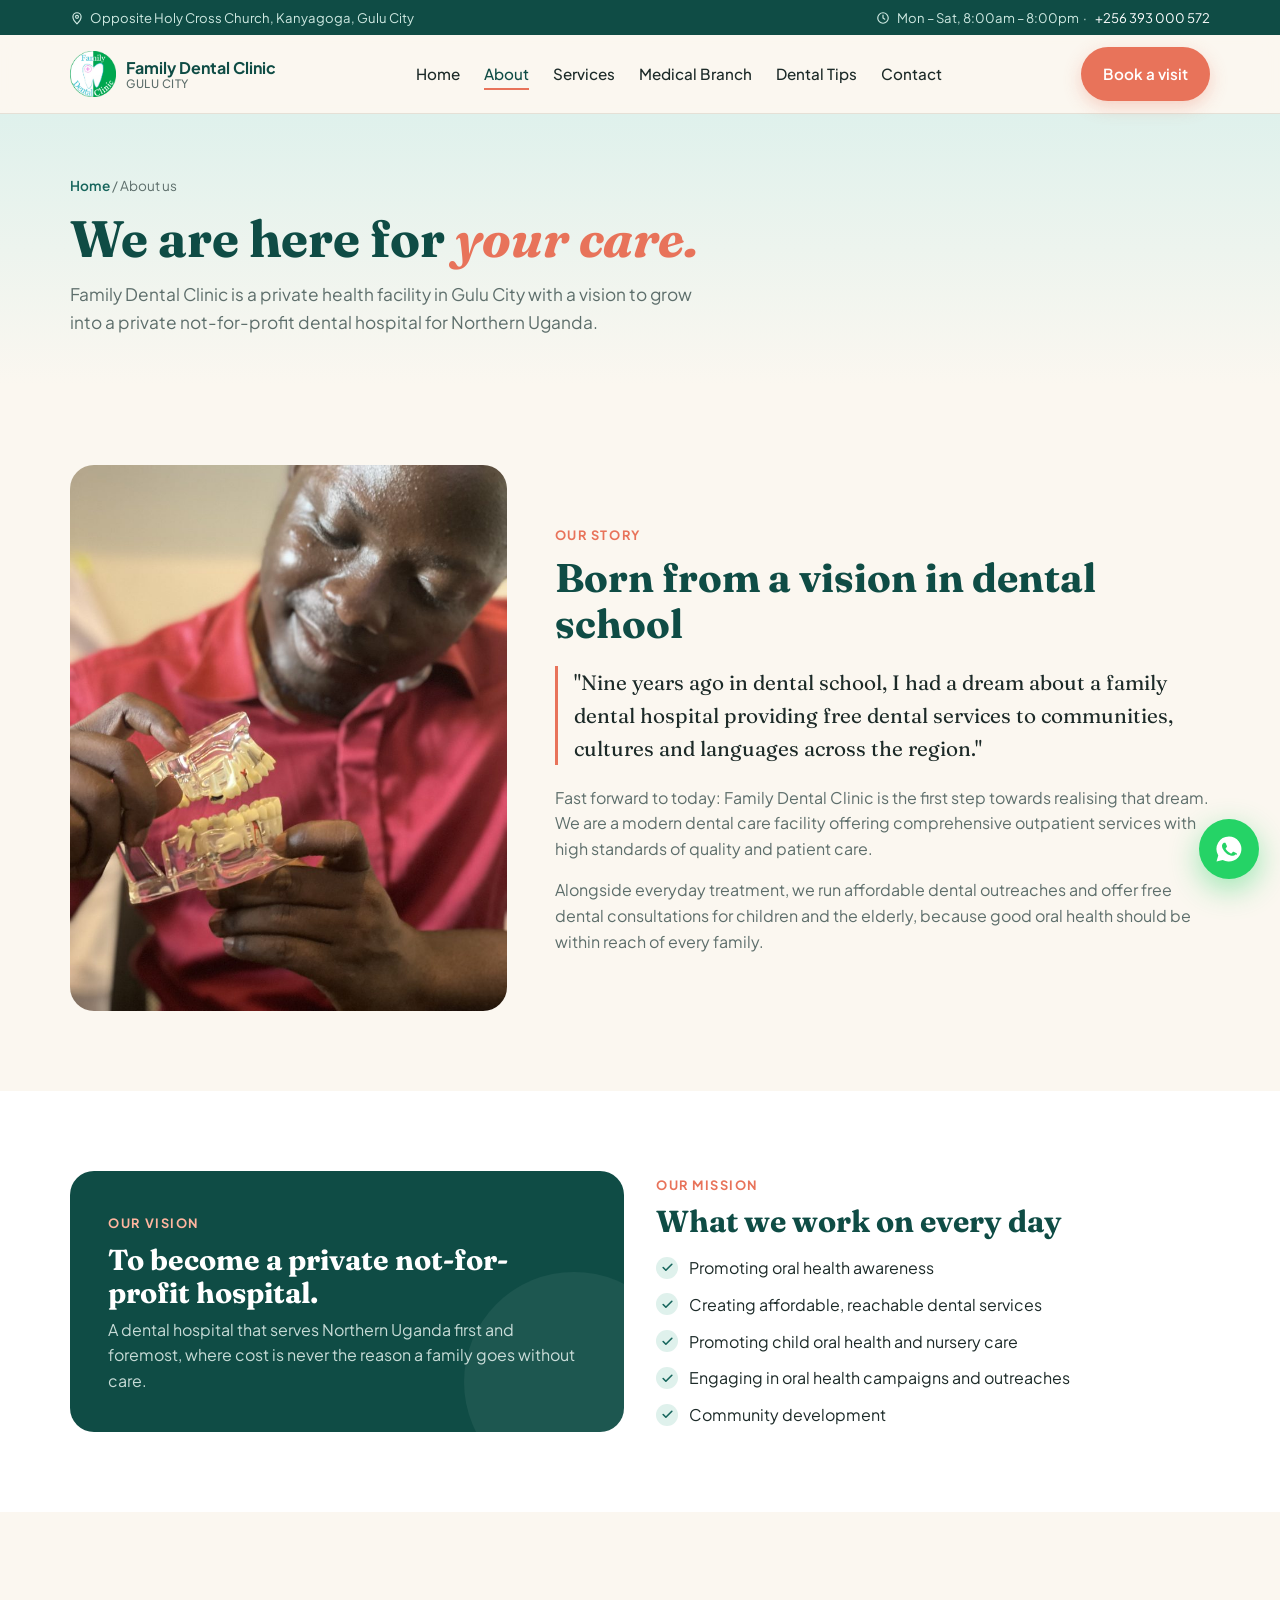
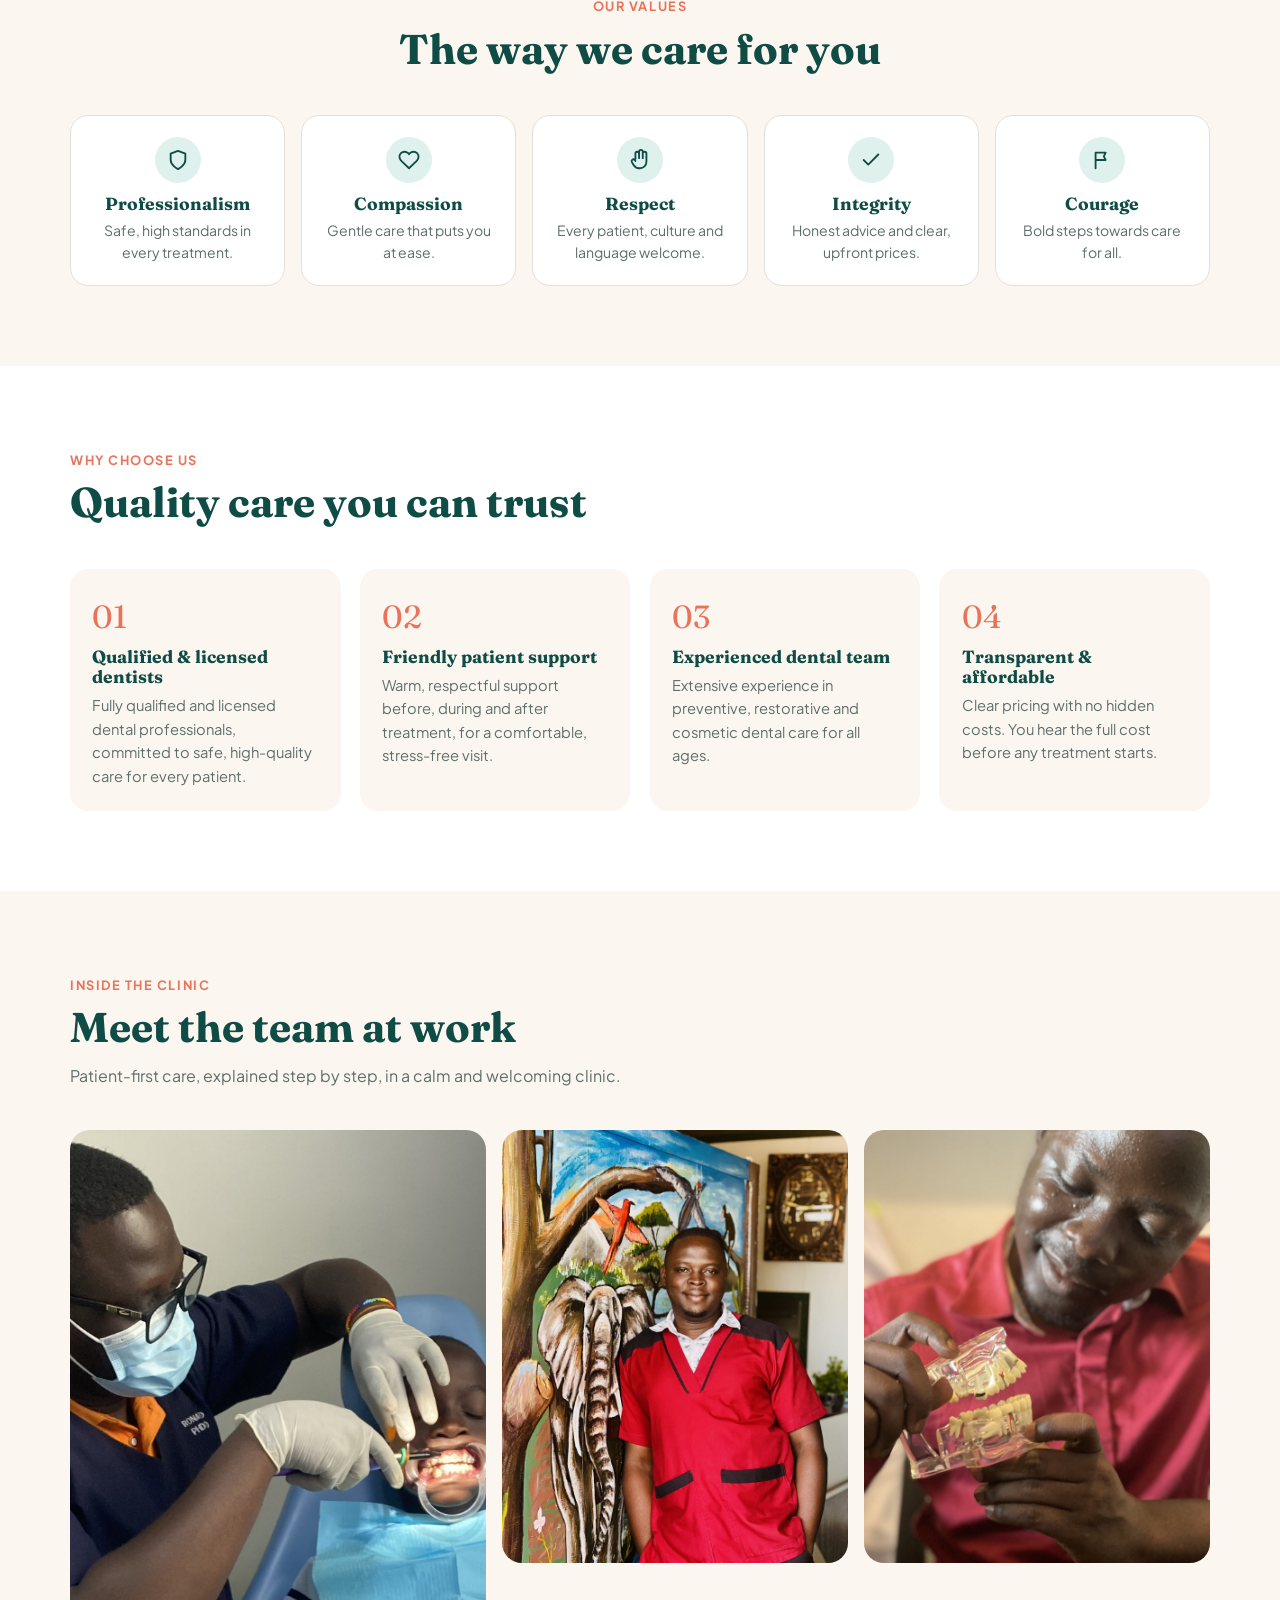
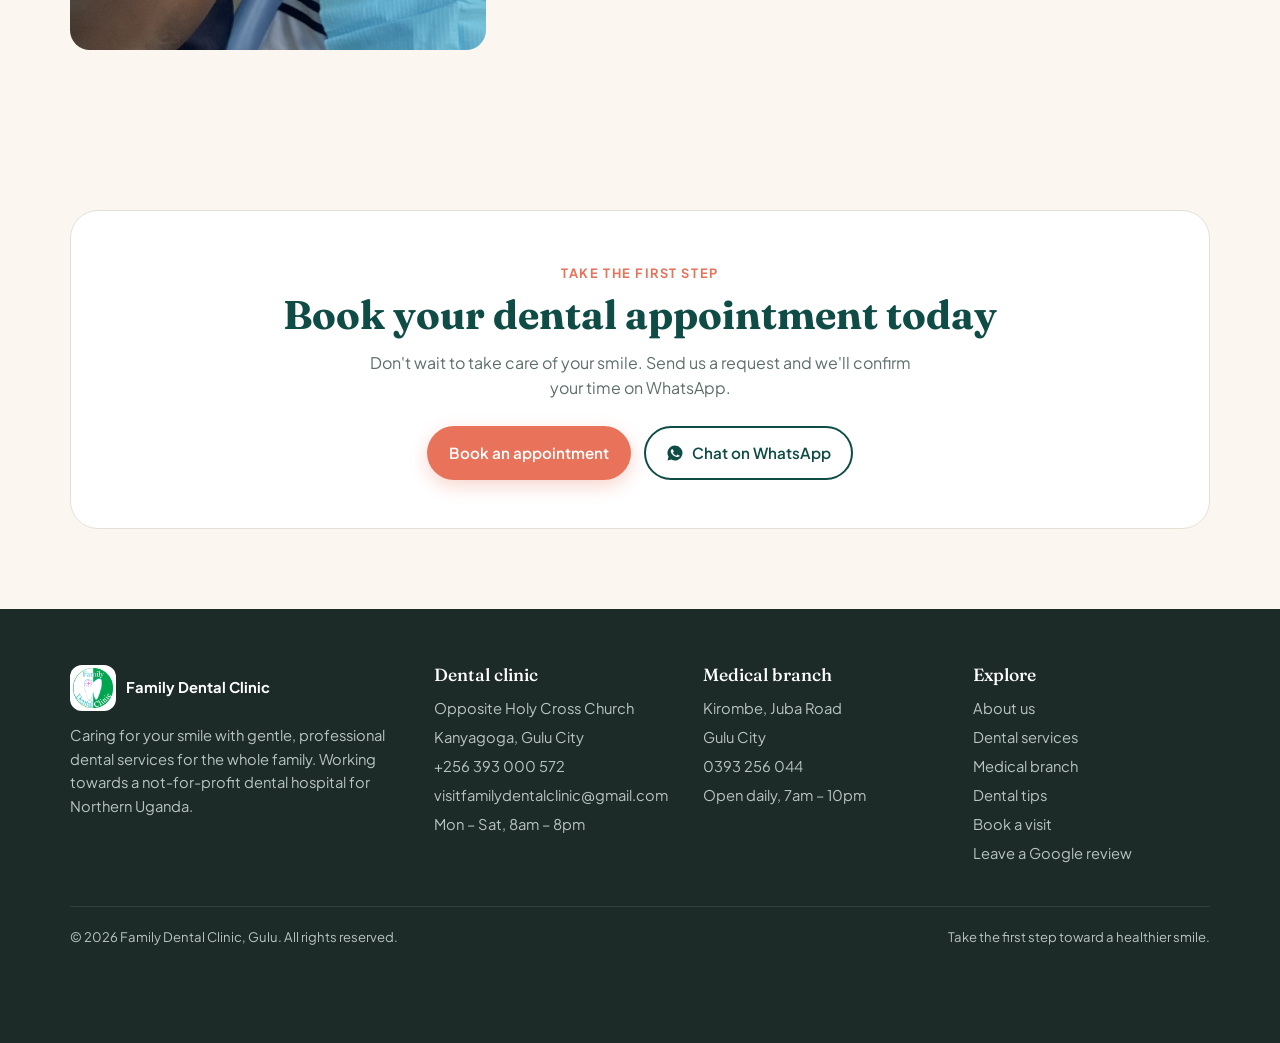
==== about.html @ 9f365013 "Build full Family Dental Clinic website Multi-page static site (home, about, services, medical branc" ====
<!DOCTYPE html>
<html lang="en">
<head>
<meta charset="UTF-8">
<meta name="viewport" content="width=device-width, initial-scale=1">
<title>About Us | Family Dental Clinic, Gulu</title>
<meta name="description" content="Family Dental Clinic was founded from a vision born in dental school: accessible, compassionate dental care for every family in Gulu. Our vision, mission and values.">
<meta property="og:title" content="About Us | Family Dental Clinic, Gulu">
<meta property="og:description" content="Family Dental Clinic was founded from a vision born in dental school: accessible, compassionate dental care for every family in Gulu. Our vision, mission and values.">
<meta property="og:image" content="assets/img/clinic-2.jpeg">
<meta name="theme-color" content="#0f4c45">
<link rel="icon" href="assets/img/logo.png">
<link rel="preconnect" href="https://fonts.googleapis.com">
<link rel="preconnect" href="https://fonts.gstatic.com" crossorigin>
<link href="https://fonts.googleapis.com/css2?family=Fraunces:ital,opsz,wght@0,9..144,500;0,9..144,700;1,9..144,500&family=Plus+Jakarta+Sans:wght@400;500;600;700&display=swap" rel="stylesheet">
<link rel="stylesheet" href="assets/css/style.css">
</head>
<body>
<a class="skip" href="#main">Skip to content</a>

<div class="topbar">
  <div class="wrap">
    <span><svg width="14" height="14" viewBox="0 0 24 24" fill="none" stroke="currentColor" stroke-width="2" stroke-linecap="round" stroke-linejoin="round" aria-hidden="true"><path d="M12 22s7-6.2 7-12a7 7 0 0 0-14 0c0 5.8 7 12 7 12z"/><circle cx="12" cy="10" r="2.5"/></svg> Opposite Holy Cross Church, Kanyagoga, Gulu City</span>
    <span class="hide-sm"><svg width="14" height="14" viewBox="0 0 24 24" fill="none" stroke="currentColor" stroke-width="2" stroke-linecap="round" stroke-linejoin="round" aria-hidden="true"><circle cx="12" cy="12" r="9"/><path d="M12 7v5l3 2"/></svg> Mon – Sat, 8:00am – 8:00pm &nbsp;·&nbsp; <a href="tel:+256393000572">+256 393 000 572</a></span>
  </div>
</div>

<header class="site">
  <div class="wrap nav">
    <a href="index.html" class="logo" aria-label="Family Dental Clinic home">
      <img src="assets/img/logo.png" alt="" width="46" height="46">
      <span>Family Dental Clinic<small>Gulu City</small></span>
    </a>
    <ul class="menu" id="menu">
      <li><a href="index.html">Home</a></li>
      <li><a href="about.html">About</a></li>
      <li><a href="services.html">Services</a></li>
      <li><a href="medical-branch.html">Medical Branch</a></li>
      <li><a href="blog.html">Dental Tips</a></li>
      <li><a href="contact.html">Contact</a></li>
    </ul>
    <a href="contact.html#book" class="btn btn-primary">Book a visit</a>
    <button class="burger" aria-label="Open menu" aria-expanded="false" aria-controls="menu" id="burger">
      <svg width="28" height="28" viewBox="0 0 24 24" fill="none" stroke="#0f4c45" stroke-width="2" stroke-linecap="round"><path d="M4 7h16M4 12h16M4 17h16"/></svg>
    </button>
  </div>
</header>

<main id="main">
  <section class="page-hero">
    <div class="wrap">
      <div class="crumbs"><a href="index.html">Home</a> / About us</div>
      <h1>We are here for <em>your care.</em></h1>
      <p>Family Dental Clinic is a private health facility in Gulu City with a vision to grow into a private not-for-profit dental hospital for Northern Uganda.</p>
    </div>
  </section>

  <section>
    <div class="wrap doc">
      <div class="photo reveal"><img src="assets/img/clinic-1.jpeg" alt="A dentist using a teeth model to explain treatment" width="768" height="1024"></div>
      <div class="reveal prose">
        <span class="kicker">Our story</span>
        <h2 style="font-size:clamp(1.9rem,3.5vw,2.5rem);margin:.5rem 0 1rem">Born from a vision in dental school</h2>
        <blockquote>"Nine years ago in dental school, I had a dream about a family dental hospital providing free dental services to communities, cultures and languages across the region."</blockquote>
        <p>Fast forward to today: Family Dental Clinic is the first step towards realising that dream. We are a modern dental care facility offering comprehensive outpatient services with high standards of quality and patient care.</p>
        <p>Alongside everyday treatment, we run affordable dental outreaches and offer free dental consultations for children and the elderly, because good oral health should be within reach of every family.</p>
      </div>
    </div>
  </section>

  <section class="why">
    <div class="wrap" style="display:grid;grid-template-columns:1fr 1fr;gap:2rem;align-items:stretch" id="mv">
      <div class="vision reveal">
        <span class="kicker">Our vision</span>
        <h3>To become a private not-for-profit hospital.</h3>
        <p style="opacity:.85">A dental hospital that serves Northern Uganda first and foremost, where cost is never the reason a family goes without care.</p>
      </div>
      <div class="reveal">
        <span class="kicker">Our mission</span>
        <h2 style="font-size:1.9rem;margin:.5rem 0 .4rem">What we work on every day</h2>
        <ul class="checks">
          <li>Promoting oral health awareness</li>
          <li>Creating affordable, reachable dental services</li>
          <li>Promoting child oral health and nursery care</li>
          <li>Engaging in oral health campaigns and outreaches</li>
          <li>Community development</li>
        </ul>
      </div>
    </div>
  </section>

  <section>
    <div class="wrap">
      <div class="head center">
        <span class="kicker">Our values</span>
        <h2>The way we care for you</h2>
      </div>
      <div class="values">
        <div class="value reveal"><div class="ic"><svg width="22" height="22" viewBox="0 0 24 24" fill="none" stroke="currentColor" stroke-width="2" stroke-linecap="round" stroke-linejoin="round" aria-hidden="true"><path d="M12 22s8-4 8-10V5l-8-3-8 3v7c0 6 8 10 8 10z"/></svg></div><h3>Professionalism</h3><p>Safe, high standards in every treatment.</p></div>
        <div class="value reveal"><div class="ic"><svg width="22" height="22" viewBox="0 0 24 24" fill="none" stroke="currentColor" stroke-width="2" stroke-linecap="round" stroke-linejoin="round" aria-hidden="true"><path d="M20.8 4.6a5.5 5.5 0 0 0-7.8 0L12 5.7l-1-1.1a5.5 5.5 0 0 0-7.8 7.8l1 1.1L12 21l7.8-7.5 1-1.1a5.5 5.5 0 0 0 0-7.8z"/></svg></div><h3>Compassion</h3><p>Gentle care that puts you at ease.</p></div>
        <div class="value reveal"><div class="ic"><svg width="22" height="22" viewBox="0 0 24 24" fill="none" stroke="currentColor" stroke-width="2" stroke-linecap="round" stroke-linejoin="round" aria-hidden="true"><path d="M7 11V5a2 2 0 0 1 4 0v5M11 10V3a2 2 0 0 1 4 0v7M15 10V5a2 2 0 0 1 4 0v9a7 7 0 0 1-7 7h-1a7 7 0 0 1-6-3.5L3 14a2 2 0 0 1 3.4-2L7 13"/></svg></div><h3>Respect</h3><p>Every patient, culture and language welcome.</p></div>
        <div class="value reveal"><div class="ic"><svg width="22" height="22" viewBox="0 0 24 24" fill="none" stroke="currentColor" stroke-width="2" stroke-linecap="round" stroke-linejoin="round" aria-hidden="true"><path d="M20 6 9 17l-5-5"/></svg></div><h3>Integrity</h3><p>Honest advice and clear, upfront prices.</p></div>
        <div class="value reveal"><div class="ic"><svg width="22" height="22" viewBox="0 0 24 24" fill="none" stroke="currentColor" stroke-width="2" stroke-linecap="round" stroke-linejoin="round" aria-hidden="true"><path d="M5 21V4M5 4h11l-2 4 2 4H5"/></svg></div><h3>Courage</h3><p>Bold steps towards care for all.</p></div>
      </div>
    </div>
  </section>

  <section class="why">
    <div class="wrap">
      <div class="head">
        <span class="kicker">Why choose us</span>
        <h2>Quality care you can trust</h2>
      </div>
      <div class="why-grid">
        <div class="why-item reveal"><div class="n">01</div><h3>Qualified & licensed dentists</h3><p>Fully qualified and licensed dental professionals, committed to safe, high-quality care for every patient.</p></div>
        <div class="why-item reveal"><div class="n">02</div><h3>Friendly patient support</h3><p>Warm, respectful support before, during and after treatment, for a comfortable, stress-free visit.</p></div>
        <div class="why-item reveal"><div class="n">03</div><h3>Experienced dental team</h3><p>Extensive experience in preventive, restorative and cosmetic dental care for all ages.</p></div>
        <div class="why-item reveal"><div class="n">04</div><h3>Transparent & affordable</h3><p>Clear pricing with no hidden costs. You hear the full cost before any treatment starts.</p></div>
      </div>
    </div>
  </section>

  <section>
    <div class="wrap">
      <div class="head">
        <span class="kicker">Inside the clinic</span>
        <h2>Meet the team at work</h2>
        <p>Patient-first care, explained step by step, in a calm and welcoming clinic.</p>
      </div>
      <div class="gallery">
        <figure class="reveal"><img src="assets/img/clinic-2.jpeg" alt="Doc Ronald adjusting a young patient's braces" loading="lazy" style="object-position:72% center"></figure>
        <figure class="reveal"><img src="assets/img/clinic-3.jpeg" alt="Team member at the clinic" loading="lazy"></figure>
        <figure class="reveal"><img src="assets/img/clinic-1.jpeg" alt="Explaining treatment with a teeth model" loading="lazy"></figure>
      </div>
    </div>
  </section>

  <section>
    <div class="wrap">
      <div class="cta reveal">
        <span class="kicker">Take the first step</span>
        <h2>Book your dental appointment today</h2>
        <p>Don't wait to take care of your smile. Send us a request and we'll confirm your time on WhatsApp.</p>
        <div class="btns">
          <a href="contact.html#book" class="btn btn-primary">Book an appointment</a>
          <a href="https://wa.me/256775412434" class="btn btn-ghost" target="_blank" rel="noopener"><svg width="18" height="18" viewBox="0 0 24 24" fill="currentColor" aria-hidden="true"><path d="M12 2a10 10 0 0 0-8.6 15.1L2 22l5-1.3A10 10 0 1 0 12 2zm5.3 14.2c-.2.6-1.3 1.2-1.8 1.2-.5.1-1 .2-3.3-.7-2.8-1.1-4.6-4-4.7-4.2-.1-.2-1.1-1.5-1.1-2.9s.7-2 1-2.3c.3-.3.6-.3.8-.3h.6c.2 0 .4 0 .6.5l.9 2.1c.1.2.1.4 0 .6l-.4.6-.4.5c-.1.1-.3.3-.1.6.2.3.8 1.3 1.7 2.1 1.2 1 2.1 1.3 2.4 1.5.3.1.5.1.6-.1l.9-1.1c.2-.3.4-.2.7-.1l2 1c.3.1.5.2.5.3.1.2.1.7-.1 1.3z"/></svg> Chat on WhatsApp</a>
        </div>
      </div>
    </div>
  </section>

</main>

<footer>
  <div class="wrap">
    <div class="foot">
      <div>
        <a href="index.html" class="logo"><img src="assets/img/logo.png" alt="" width="46" height="46"><span>Family Dental Clinic</span></a>
        <p>Caring for your smile with gentle, professional dental services for the whole family. Working towards a not-for-profit dental hospital for Northern Uganda.</p>
      </div>
      <div>
        <h4>Dental clinic</h4>
        <ul>
          <li>Opposite Holy Cross Church</li>
          <li>Kanyagoga, Gulu City</li>
          <li><a href="tel:+256393000572">+256 393 000 572</a></li>
          <li><a href="mailto:visitfamilydentalclinic@gmail.com">visitfamilydentalclinic@gmail.com</a></li>
          <li>Mon – Sat, 8am – 8pm</li>
        </ul>
      </div>
      <div>
        <h4>Medical branch</h4>
        <ul>
          <li>Kirombe, Juba Road</li>
          <li>Gulu City</li>
          <li><a href="tel:+256393256044">0393 256 044</a></li>
          <li>Open daily, 7am – 10pm</li>
        </ul>
      </div>
      <div>
        <h4>Explore</h4>
        <ul>
          <li><a href="about.html">About us</a></li>
          <li><a href="services.html">Dental services</a></li>
          <li><a href="medical-branch.html">Medical branch</a></li>
          <li><a href="blog.html">Dental tips</a></li>
          <li><a href="contact.html#book">Book a visit</a></li>
          <li><a href="https://search.google.com/local/writereview?placeid=ChIJK2ocfPencRcReLT901jJNcc" target="_blank" rel="noopener">Leave a Google review</a></li>
        </ul>
      </div>
    </div>
    <div class="copy"><span>© <span data-year>2026</span> Family Dental Clinic, Gulu. All rights reserved.</span><span>Take the first step toward a healthier smile.</span></div>
  </div>
</footer>

<a class="wa-float" href="https://wa.me/256775412434" target="_blank" rel="noopener" aria-label="Chat on WhatsApp"><svg width="30" height="30" viewBox="0 0 24 24" fill="currentColor" aria-hidden="true"><path d="M12 2a10 10 0 0 0-8.6 15.1L2 22l5-1.3A10 10 0 1 0 12 2zm5.3 14.2c-.2.6-1.3 1.2-1.8 1.2-.5.1-1 .2-3.3-.7-2.8-1.1-4.6-4-4.7-4.2-.1-.2-1.1-1.5-1.1-2.9s.7-2 1-2.3c.3-.3.6-.3.8-.3h.6c.2 0 .4 0 .6.5l.9 2.1c.1.2.1.4 0 .6l-.4.6-.4.5c-.1.1-.3.3-.1.6.2.3.8 1.3 1.7 2.1 1.2 1 2.1 1.3 2.4 1.5.3.1.5.1.6-.1l.9-1.1c.2-.3.4-.2.7-.1l2 1c.3.1.5.2.5.3.1.2.1.7-.1 1.3z"/></svg></a>

<div class="actionbar">
  <a class="btn btn-dark" href="tel:+256393000572">Call</a>
  <a class="btn wa" href="https://wa.me/256775412434" target="_blank" rel="noopener">WhatsApp</a>
  <a class="btn btn-primary" href="contact.html#book">Book</a>
</div>

<script src="assets/js/main.js"></script>
</body>
</html>
---- assets/css/style.css ----
/* Family Dental Clinic, Gulu — shared stylesheet */
:root{
  --green:#0f4c45; --green-2:#16655c; --mint:#dff1ec; --cream:#fbf7f0;
  --coral:#e8735a; --ink:#1c2a28; --muted:#5d6e6b; --line:#e5e0d6; --white:#fff;
  --radius:18px;
}
*{box-sizing:border-box;margin:0;padding:0}
html{scroll-behavior:smooth}
body{font-family:"Plus Jakarta Sans",system-ui,sans-serif;color:var(--ink);background:var(--cream);line-height:1.6;-webkit-font-smoothing:antialiased}
h1,h2,h3,h4{font-family:"Fraunces",Georgia,serif;line-height:1.15;color:var(--green)}
a{color:inherit}
img{max-width:100%;display:block}
.wrap{width:min(1140px,92%);margin-inline:auto}
.skip{position:absolute;left:-999px;top:0;background:var(--green);color:#fff;padding:.6rem 1rem;z-index:100}
.skip:focus{left:1rem}

/* top info strip */
.topbar{background:var(--green);color:#cfe9e2;font-size:.82rem}
.topbar .wrap{display:flex;justify-content:space-between;gap:1rem;flex-wrap:wrap;padding:.45rem 0}
.topbar a{text-decoration:none;color:#fff}
.topbar span{display:inline-flex;align-items:center;gap:.4rem}

/* header */
header.site{position:sticky;top:0;z-index:40;background:rgba(251,247,240,.94);backdrop-filter:blur(10px);border-bottom:1px solid var(--line)}
.nav{display:flex;align-items:center;justify-content:space-between;padding:.75rem 0;gap:1rem;position:relative}
.logo{display:flex;align-items:center;gap:.65rem;text-decoration:none;font-weight:700;color:var(--green);line-height:1.2}
.logo img{width:46px;height:46px;object-fit:contain}
.logo small{display:block;font-weight:500;color:var(--muted);font-size:.72rem;letter-spacing:.04em;text-transform:uppercase}
.menu{display:flex;gap:1.5rem;list-style:none;font-weight:500;font-size:.95rem}
.menu a{text-decoration:none;color:var(--ink);padding:.3rem 0;border-bottom:2px solid transparent}
.menu a:hover{color:var(--green-2)}
.menu a[aria-current="page"]{color:var(--green);border-bottom-color:var(--coral)}
.btn{display:inline-flex;align-items:center;gap:.5rem;padding:.8rem 1.25rem;border-radius:999px;font-weight:600;text-decoration:none;border:2px solid transparent;cursor:pointer;font-size:.95rem;font-family:inherit;transition:transform .15s,box-shadow .15s}
.btn:hover{transform:translateY(-1px)}
.btn-primary{background:var(--coral);color:#fff;box-shadow:0 6px 18px rgba(232,115,90,.3)}
.btn-dark{background:var(--green);color:#fff}
.btn-ghost{border-color:var(--green);color:var(--green);background:transparent}
.btn-light{background:#fff;color:var(--green)}
.burger{display:none;background:none;border:0;cursor:pointer}

/* hero */
.hero{padding:4.5rem 0 3.5rem;position:relative;overflow:hidden}
.hero-grid{display:grid;grid-template-columns:1.1fr .9fr;gap:3rem;align-items:center}
.eyebrow{display:inline-flex;align-items:center;gap:.5rem;background:var(--mint);color:var(--green);font-weight:600;font-size:.82rem;padding:.4rem .85rem;border-radius:999px}
.eyebrow::before{content:"";width:8px;height:8px;border-radius:50%;background:#2bb28f}
.hero h1{font-size:clamp(2.3rem,5vw,3.7rem);margin:1.1rem 0 1rem}
.hero h1 em,.page-hero h1 em{font-style:italic;color:var(--coral)}
.hero p.lead{font-size:1.1rem;color:var(--muted);max-width:34rem}
.hero-ctas{display:flex;flex-wrap:wrap;gap:.8rem;margin:1.8rem 0 1.6rem}
.trust{display:flex;flex-wrap:wrap;gap:1.4rem;font-size:.9rem;color:var(--muted)}
.trust span{display:flex;align-items:center;gap:.4rem}
.trust svg{color:var(--green-2)}
.hero-card{position:relative}
.photo{border-radius:28px;background:linear-gradient(145deg,var(--green) 0%,var(--green-2) 60%,#2b8a7c 100%);aspect-ratio:4/5;position:relative;overflow:hidden}
.photo img{width:100%;height:100%;object-fit:cover}
.float{position:absolute;background:#fff;border-radius:16px;padding:.9rem 1.1rem;box-shadow:0 14px 40px rgba(15,76,69,.15);font-size:.88rem}
.float b{display:block;color:var(--green);font-size:1rem}
.f1{left:-1.5rem;bottom:2.5rem}
.f2{right:-1rem;top:2rem}

/* inner page hero */
.page-hero{padding:3.8rem 0 3rem;background:linear-gradient(180deg,var(--mint) 0%,var(--cream) 100%)}
.page-hero h1{font-size:clamp(2.1rem,4.5vw,3.2rem);margin:.8rem 0 .8rem;max-width:44rem}
.page-hero p{color:var(--muted);font-size:1.08rem;max-width:40rem}
.crumbs{font-size:.85rem;color:var(--muted)}
.crumbs a{text-decoration:none;color:var(--green-2);font-weight:600}

/* band */
.band{background:var(--green);color:#e7f4f0;border-radius:var(--radius);padding:1.6rem 2rem;display:flex;align-items:center;justify-content:space-between;gap:1.5rem;flex-wrap:wrap}
.band h3{color:#fff;font-size:1.45rem}
.band p{opacity:.85}

section{padding:5rem 0}
.head{max-width:40rem;margin-bottom:2.6rem}
.head.center{margin-inline:auto;text-align:center}
.head h2{font-size:clamp(1.9rem,3.5vw,2.6rem);margin:.5rem 0 .7rem}
.head p{color:var(--muted)}
.kicker{font-size:.8rem;font-weight:700;letter-spacing:.12em;text-transform:uppercase;color:var(--coral)}
.section-foot{margin-top:2.2rem;display:flex;justify-content:center}

/* services */
.services{display:grid;grid-template-columns:repeat(3,1fr);gap:1.2rem}
.svc{background:#fff;border:1px solid var(--line);border-radius:var(--radius);padding:1.6rem;display:flex;flex-direction:column;gap:.7rem;transition:border-color .2s,transform .2s}
.svc:hover{border-color:var(--green-2);transform:translateY(-3px)}
.svc .ic{width:48px;height:48px;border-radius:14px;background:var(--mint);display:grid;place-items:center;color:var(--green)}
.svc h3{font-size:1.25rem}
.svc p{color:var(--muted);font-size:.94rem;flex:1}
.svc .meta{display:flex;justify-content:space-between;align-items:center;font-size:.85rem;border-top:1px dashed var(--line);padding-top:.8rem;color:var(--muted)}
.svc .meta a{color:var(--green);font-weight:600;text-decoration:none}
.svc-img{margin:-1.6rem -1.6rem .4rem;aspect-ratio:16/10;overflow:hidden;border-radius:var(--radius) var(--radius) 0 0;background:var(--mint)}
.svc-img img{width:100%;height:100%;object-fit:cover}

/* service category groups */
.cat{margin-bottom:3.5rem}
.cat:last-child{margin-bottom:0}
.cat-head{display:flex;align-items:baseline;gap:1rem;border-bottom:1px solid var(--line);padding-bottom:.8rem;margin-bottom:1.4rem;flex-wrap:wrap}
.cat-head h2{font-size:1.7rem}
.cat-head p{color:var(--muted);font-size:.95rem}

/* why */
.why{background:#fff}
.why-grid{display:grid;grid-template-columns:repeat(4,1fr);gap:1.2rem}
.why-item{padding:1.4rem;border-radius:var(--radius);background:var(--cream)}
.why-item .n{font-family:"Fraunces",serif;font-size:2rem;color:var(--coral)}
.why-item h3{font-size:1.1rem;margin:.3rem 0 .4rem}
.why-item p{color:var(--muted);font-size:.92rem}

/* split (image + text) */
.doc{display:grid;grid-template-columns:.8fr 1.2fr;gap:3rem;align-items:center}
.doc.rev-order{grid-template-columns:1.2fr .8fr}
.doc .photo{aspect-ratio:4/5;border-radius:24px}
.creds{display:flex;flex-wrap:wrap;gap:.5rem;margin:1.2rem 0}
.creds span{background:var(--mint);color:var(--green);padding:.35rem .8rem;border-radius:999px;font-size:.83rem;font-weight:600}
blockquote{font-family:"Fraunces",serif;font-size:1.3rem;color:var(--ink);border-left:3px solid var(--coral);padding-left:1rem;margin:1.2rem 0}
.prose p{color:var(--muted);margin-bottom:1rem}
.prose p:last-child{margin-bottom:0}

/* checklist */
.checks{list-style:none;display:grid;gap:.7rem;margin-top:1rem}
.checks li{display:flex;gap:.7rem;align-items:flex-start}
.checks li::before{content:"";flex:none;width:22px;height:22px;margin-top:.1rem;border-radius:50%;background:var(--mint) url("data:image/svg+xml,%3Csvg xmlns='http://www.w3.org/2000/svg' viewBox='0 0 24 24' fill='none' stroke='%2316655c' stroke-width='3' stroke-linecap='round' stroke-linejoin='round'%3E%3Cpath d='M20 6 9 17l-5-5'/%3E%3C/svg%3E") center/13px no-repeat}

/* values chips */
.values{display:grid;grid-template-columns:repeat(5,1fr);gap:1rem}
.value{background:#fff;border:1px solid var(--line);border-radius:var(--radius);padding:1.3rem;text-align:center}
.value .ic{width:46px;height:46px;border-radius:50%;background:var(--mint);color:var(--green);display:grid;place-items:center;margin:0 auto .7rem}
.value h3{font-size:1.1rem;margin-bottom:.3rem}
.value p{color:var(--muted);font-size:.88rem}

/* vision card */
.vision{background:var(--green);color:#e7f4f0;border-radius:24px;padding:2.4rem;position:relative;overflow:hidden}
.vision::after{content:"";position:absolute;right:-60px;bottom:-60px;width:220px;height:220px;border-radius:50%;background:rgba(255,255,255,.06)}
.vision h3{color:#fff;font-size:1.8rem;margin:.5rem 0}
.vision .kicker{color:#ffb59f}

/* reviews */
.reviews{display:grid;grid-template-columns:repeat(3,1fr);gap:1.2rem}
.rev{background:#fff;border:1px solid var(--line);border-radius:var(--radius);padding:1.5rem;display:flex;flex-direction:column}
.stars{color:#f0a531;letter-spacing:.1em}
.stars .off{color:#e2ddd3}
.rev p{margin:.7rem 0 1rem;color:var(--muted);font-style:italic;flex:1}
.rev .who{font-weight:600;font-size:.9rem;display:flex;align-items:center;gap:.6rem}
.rev .who i{font-style:normal;width:34px;height:34px;border-radius:50%;background:var(--mint);color:var(--green);display:grid;place-items:center;font-size:.85rem}
.rev .who small{display:block;font-weight:500;color:var(--muted);font-size:.78rem}
.rating{display:inline-flex;align-items:center;gap:.8rem;background:#fff;border:1px solid var(--line);border-radius:999px;padding:.5rem 1rem;font-size:.9rem;margin-top:.6rem}
.rating b{color:var(--green)}

/* news */
.news{display:grid;grid-template-columns:repeat(3,1fr);gap:1.2rem}
.post{background:#fff;border:1px solid var(--line);border-radius:var(--radius);overflow:hidden;display:flex;flex-direction:column;text-decoration:none;transition:transform .2s,border-color .2s}
.post:hover{transform:translateY(-3px);border-color:var(--green-2)}
.post .thumb{aspect-ratio:16/10;background:var(--mint);overflow:hidden}
.post .thumb img{width:100%;height:100%;object-fit:cover}
.post .body{padding:1.3rem;display:flex;flex-direction:column;gap:.5rem;flex:1}
.post time{font-size:.8rem;color:var(--coral);font-weight:600;text-transform:uppercase;letter-spacing:.08em}
.post h3{font-size:1.2rem}
.post p{color:var(--muted);font-size:.92rem;flex:1}
.post .more{color:var(--green);font-weight:600;font-size:.9rem}

/* article */
.article{max-width:760px;margin-inline:auto}
.article h2{font-size:1.6rem;margin:2rem 0 .7rem}
.article p,.article li{color:var(--muted)}
.article p{margin-bottom:1rem}
.article ul,.article ol{padding-left:1.3rem;display:grid;gap:.4rem;margin-bottom:1rem}
.article .cover{border-radius:22px;overflow:hidden;aspect-ratio:16/9;margin-bottom:2rem;background:var(--mint)}
.article .cover img{width:100%;height:100%;object-fit:cover}
.callout{background:var(--mint);border-radius:16px;padding:1.2rem 1.4rem;color:var(--green);margin:1.5rem 0}

/* branches */
.branches{display:grid;grid-template-columns:1fr 1fr;gap:1.2rem}
.branch{background:#fff;border:1px solid var(--line);border-radius:22px;padding:1.8rem}
.branch .tag{display:inline-block;background:var(--mint);color:var(--green);font-weight:600;font-size:.78rem;padding:.3rem .7rem;border-radius:999px;margin-bottom:.7rem}
.branch h3{font-size:1.45rem;margin-bottom:1rem}
.branch .info div{color:var(--ink)}
.branch .info svg{color:var(--green-2)}
.branch .info b{color:var(--green)}
.branch .btns{display:flex;gap:.6rem;flex-wrap:wrap;margin-top:1.3rem}

/* booking */
.book{background:var(--green);color:#e7f4f0}
.book-grid{display:grid;grid-template-columns:1fr 1fr;gap:3rem;align-items:start}
.book h2{color:#fff}
.book .head p{color:#bfe0d8}
.info{display:grid;gap:1rem;margin-top:1.5rem}
.info > div{display:flex;gap:.9rem;align-items:flex-start}
.info svg{flex:none;margin-top:.2rem;color:#9fd9c9}
.info b{color:#fff;display:block}
.info a{text-decoration:none}
.info a:hover{text-decoration:underline}
.hours{width:100%;border-collapse:collapse;margin-top:.4rem;font-size:.92rem}
.hours td{padding:.3rem 0;border-bottom:1px solid rgba(255,255,255,.12)}
.hours td:last-child{text-align:right}
.branch .hours td{border-bottom-color:var(--line)}
form.card{background:#fff;color:var(--ink);border-radius:22px;padding:1.8rem;display:grid;gap:1rem;box-shadow:0 20px 60px rgba(0,0,0,.2)}
form.card h3{font-size:1.4rem}
label{font-size:.85rem;font-weight:600;display:grid;gap:.35rem}
input,select,textarea{font:inherit;padding:.75rem .9rem;border:1.5px solid var(--line);border-radius:12px;background:var(--cream);color:var(--ink);width:100%}
input:focus,select:focus,textarea:focus{outline:none;border-color:var(--green-2)}
.row{display:grid;grid-template-columns:1fr 1fr;gap:1rem}
form .note{font-size:.8rem;color:var(--muted)}
.map{margin-top:1.4rem;border-radius:16px;overflow:hidden;aspect-ratio:16/10;border:0;width:100%;background:rgba(255,255,255,.08)}
.map iframe{width:100%;height:100%;border:0;display:block}

/* faq */
details{background:#fff;border:1px solid var(--line);border-radius:14px;padding:1.1rem 1.3rem;margin-bottom:.8rem}
summary{font-weight:600;cursor:pointer;list-style:none;display:flex;justify-content:space-between;gap:1rem}
summary::-webkit-details-marker{display:none}
summary::after{content:"+";color:var(--coral);font-size:1.3rem;line-height:1}
details[open] summary::after{content:"–"}
details p{color:var(--muted);margin-top:.6rem}

/* gallery strip */
.gallery{display:grid;grid-template-columns:1.2fr 1fr 1fr;gap:1rem}
.gallery figure{border-radius:20px;overflow:hidden;aspect-ratio:4/5;background:var(--mint)}
.gallery figure img{width:100%;height:100%;object-fit:cover}

/* cta */
.cta{background:#fff;border:1px solid var(--line);border-radius:28px;padding:3rem;text-align:center}
.cta h2{font-size:clamp(1.8rem,3.5vw,2.5rem);margin:.5rem 0 .7rem}
.cta p{color:var(--muted);max-width:36rem;margin:0 auto 1.6rem}
.cta .btns{display:flex;gap:.8rem;justify-content:center;flex-wrap:wrap}

footer{background:var(--ink);color:#b9c4c1;padding:3.5rem 0 6rem;font-size:.92rem}
.foot{display:grid;grid-template-columns:1.4fr 1fr 1fr 1fr;gap:2rem}
.foot .logo{color:#fff;margin-bottom:.8rem}
.foot .logo img{background:#fff;border-radius:12px;padding:3px}
footer h4{color:#fff;margin-bottom:.7rem;font-weight:500;font-size:1.1rem}
footer ul{list-style:none;display:grid;gap:.35rem}
footer a{text-decoration:none}
footer a:hover{color:#fff}
.copy{border-top:1px solid rgba(255,255,255,.1);margin-top:2.5rem;padding-top:1.2rem;font-size:.82rem;display:flex;justify-content:space-between;flex-wrap:wrap;gap:.5rem}

/* sticky mobile action bar */
.actionbar{position:fixed;left:0;right:0;bottom:0;z-index:50;display:none;gap:.5rem;padding:.6rem;background:#fff;border-top:1px solid var(--line);box-shadow:0 -6px 20px rgba(0,0,0,.06)}
.actionbar a{flex:1;justify-content:center;padding:.85rem .5rem;font-size:.9rem}
.wa{background:#25d366;color:#fff}
.wa-float{position:fixed;right:1.3rem;bottom:1.3rem;z-index:50;width:60px;height:60px;border-radius:50%;background:#25d366;display:grid;place-items:center;box-shadow:0 10px 30px rgba(37,211,102,.45);color:#fff}

/* reveal on scroll */
.reveal{opacity:0;transform:translateY(16px);transition:opacity .6s ease,transform .6s ease}
.reveal.in{opacity:1;transform:none}
@media (prefers-reduced-motion:reduce){.reveal{opacity:1;transform:none;transition:none}html{scroll-behavior:auto}}

@media (max-width:1000px){
  .values{grid-template-columns:repeat(3,1fr)}
  .foot{grid-template-columns:1fr 1fr}
}
@media (max-width:900px){
  .menu,.nav > .btn-primary{display:none}
  .burger{display:block}
  .menu.open{display:flex;flex-direction:column;gap:.9rem;position:absolute;top:100%;left:-4%;right:-4%;background:var(--cream);padding:1.2rem 4%;border-bottom:1px solid var(--line);box-shadow:0 12px 24px rgba(0,0,0,.06)}
  .topbar .hide-sm{display:none}
  .hero{padding-top:2.5rem}
  .hero-grid,.doc,.doc.rev-order,.book-grid,.branches{grid-template-columns:1fr}
  .hero-card{max-width:420px}
  .doc .photo{max-width:420px}
  .services,.reviews,.news{grid-template-columns:1fr}
  .why-grid{grid-template-columns:1fr 1fr}
  .gallery{grid-template-columns:1fr 1fr}
  .gallery figure:first-child{grid-column:1/-1;aspect-ratio:16/10}
  .actionbar{display:flex}
  .wa-float{display:none}
  .f1{left:.5rem}.f2{right:.5rem}
  section{padding:3.5rem 0}
  .cta{padding:2rem 1.3rem}
}
@media (max-width:600px){
  .values{grid-template-columns:1fr 1fr}
  .foot{grid-template-columns:1fr}
}
@media (max-width:520px){ .why-grid,.row{grid-template-columns:1fr} }

/* layout overrides for inline grids */
@media (max-width:1000px){ #medgrid{grid-template-columns:1fr 1fr !important} }
@media (max-width:900px){
  #mv{grid-template-columns:1fr !important}
  .branch-row{grid-template-columns:1fr !important;text-align:left}
}
@media (max-width:600px){ #medgrid{grid-template-columns:1fr !important} }
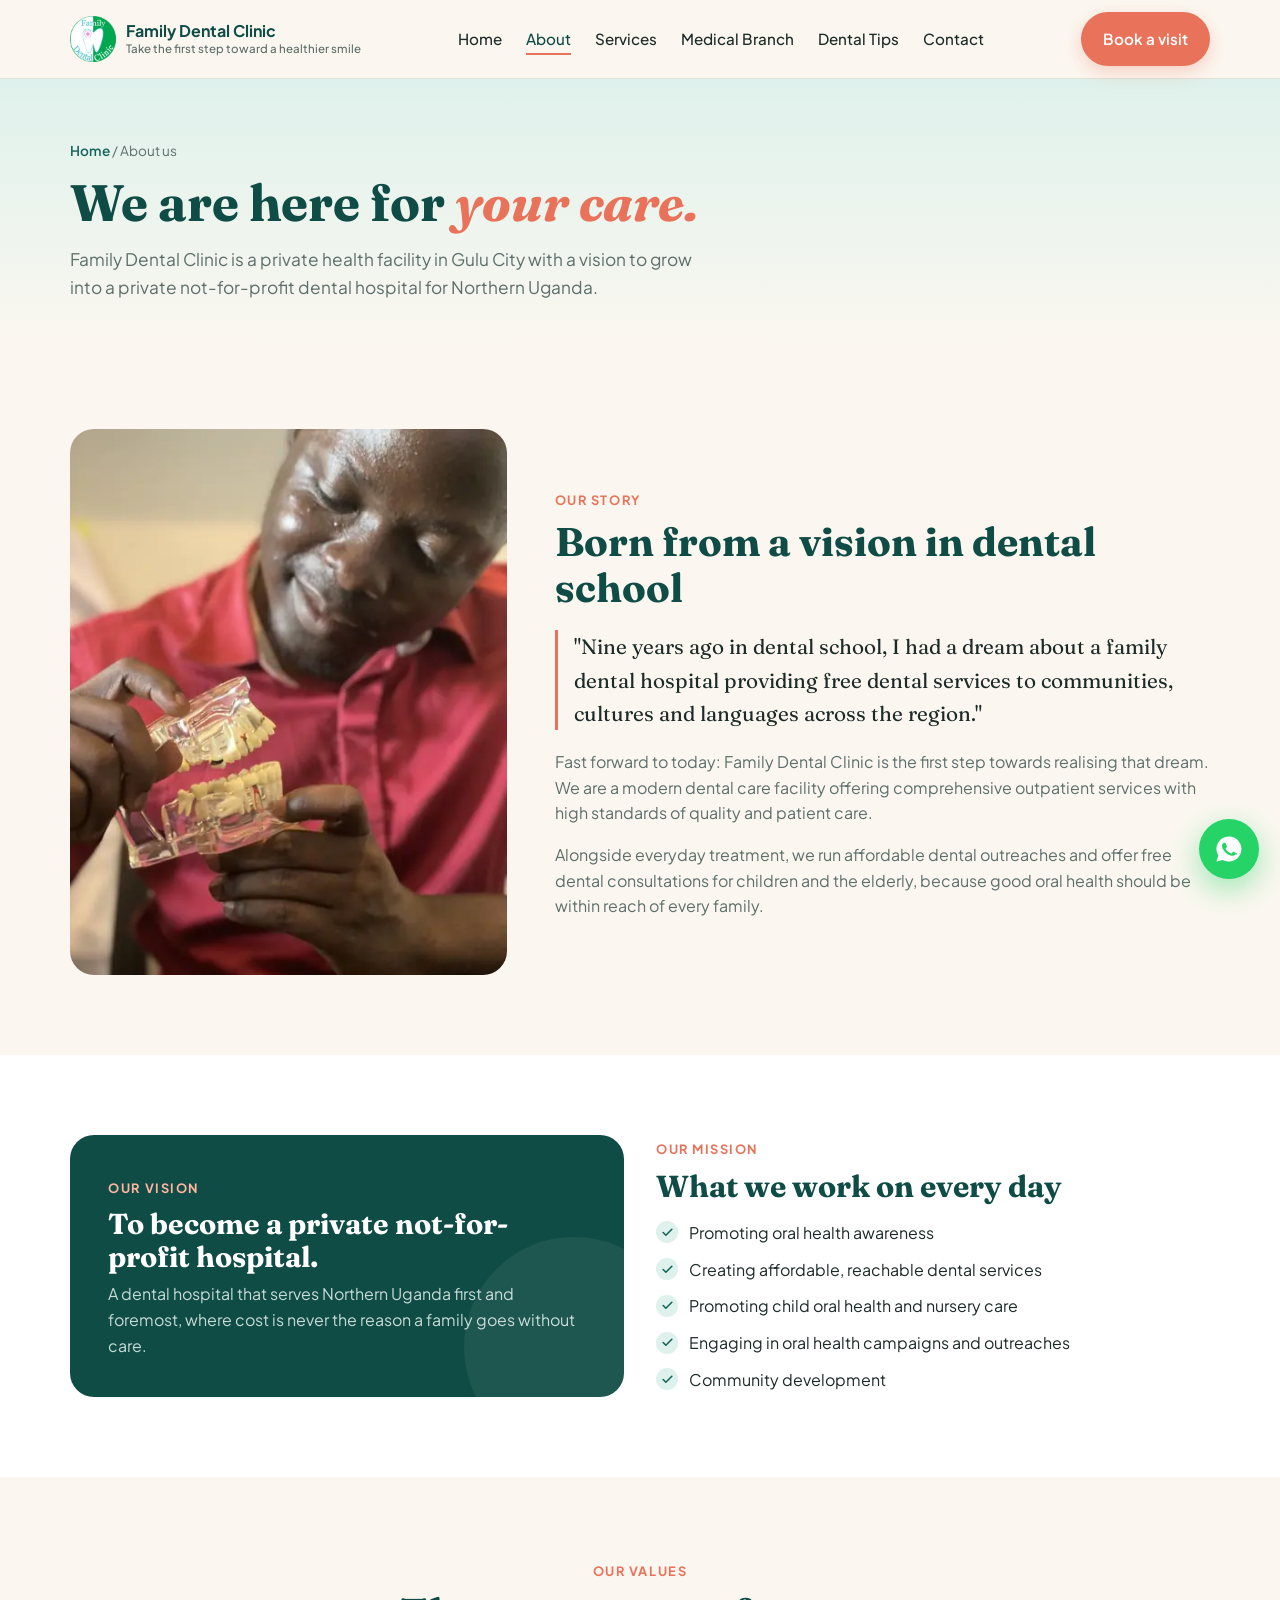
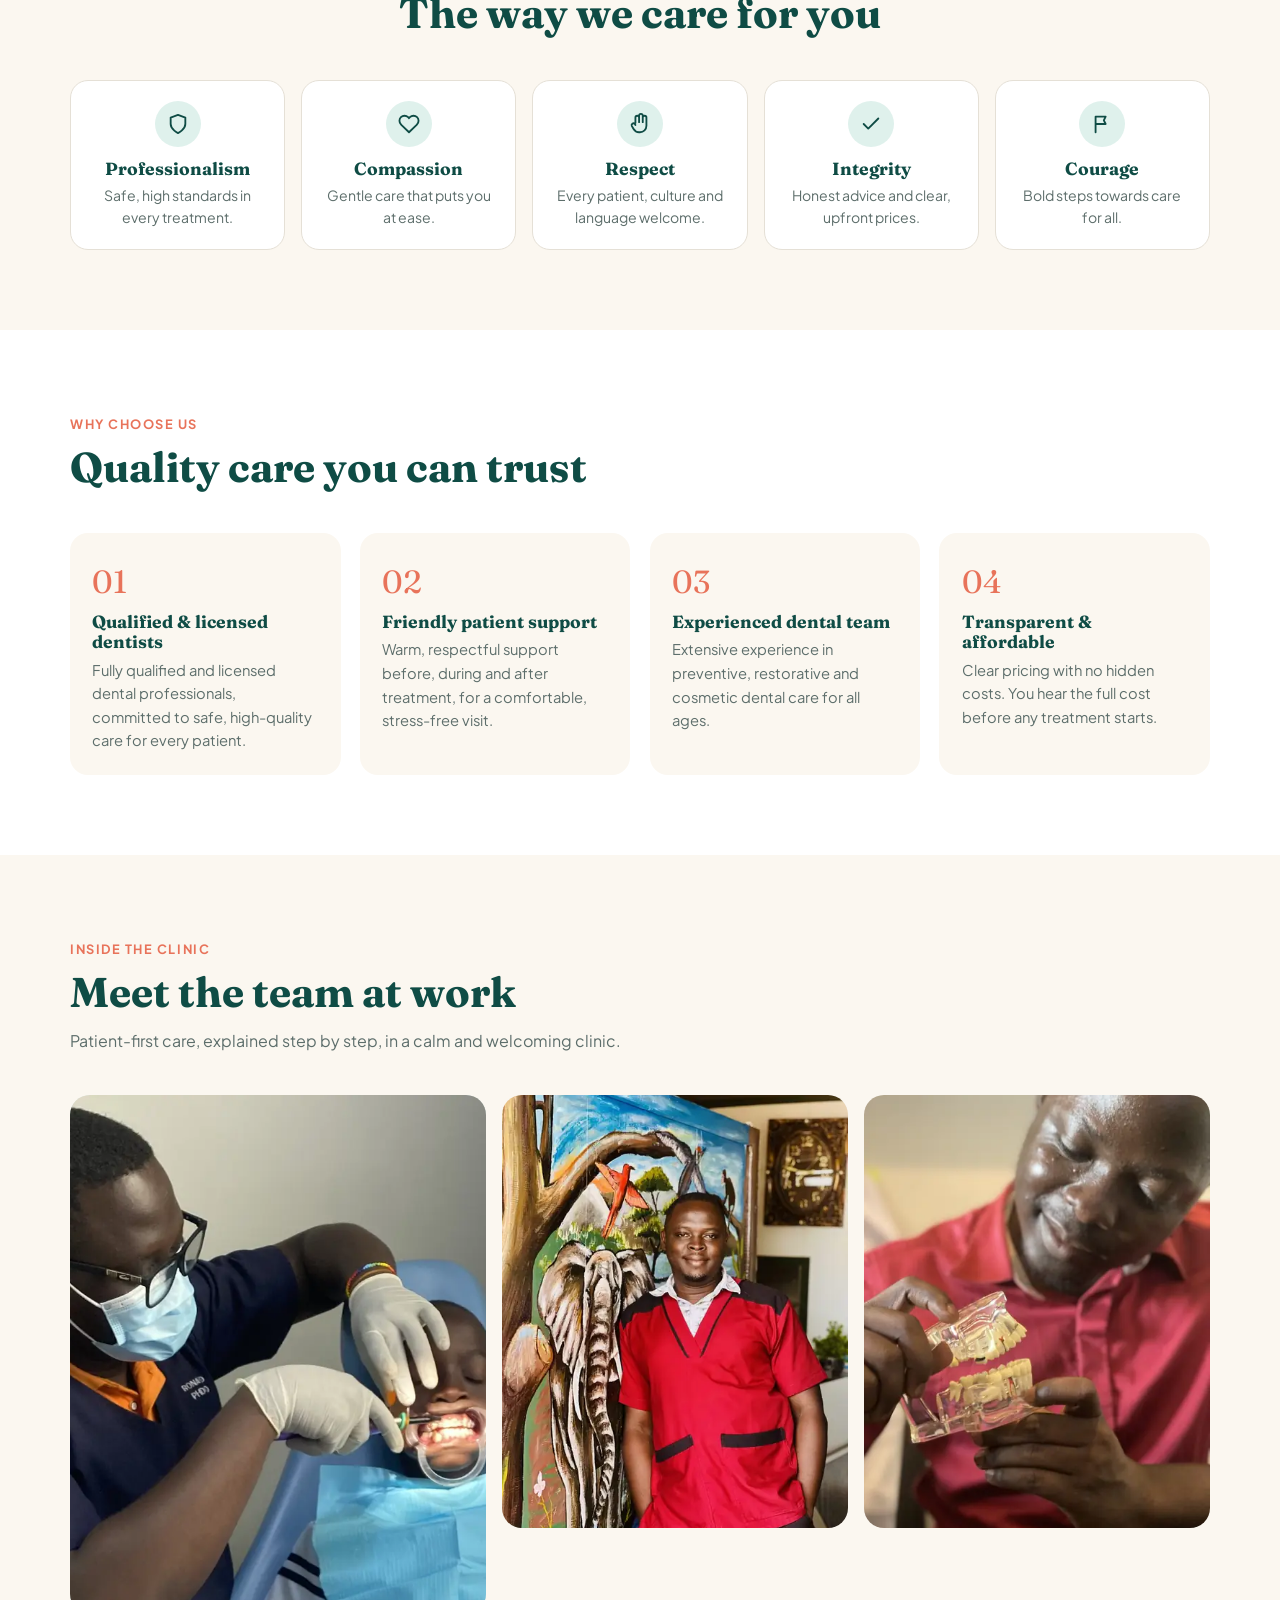
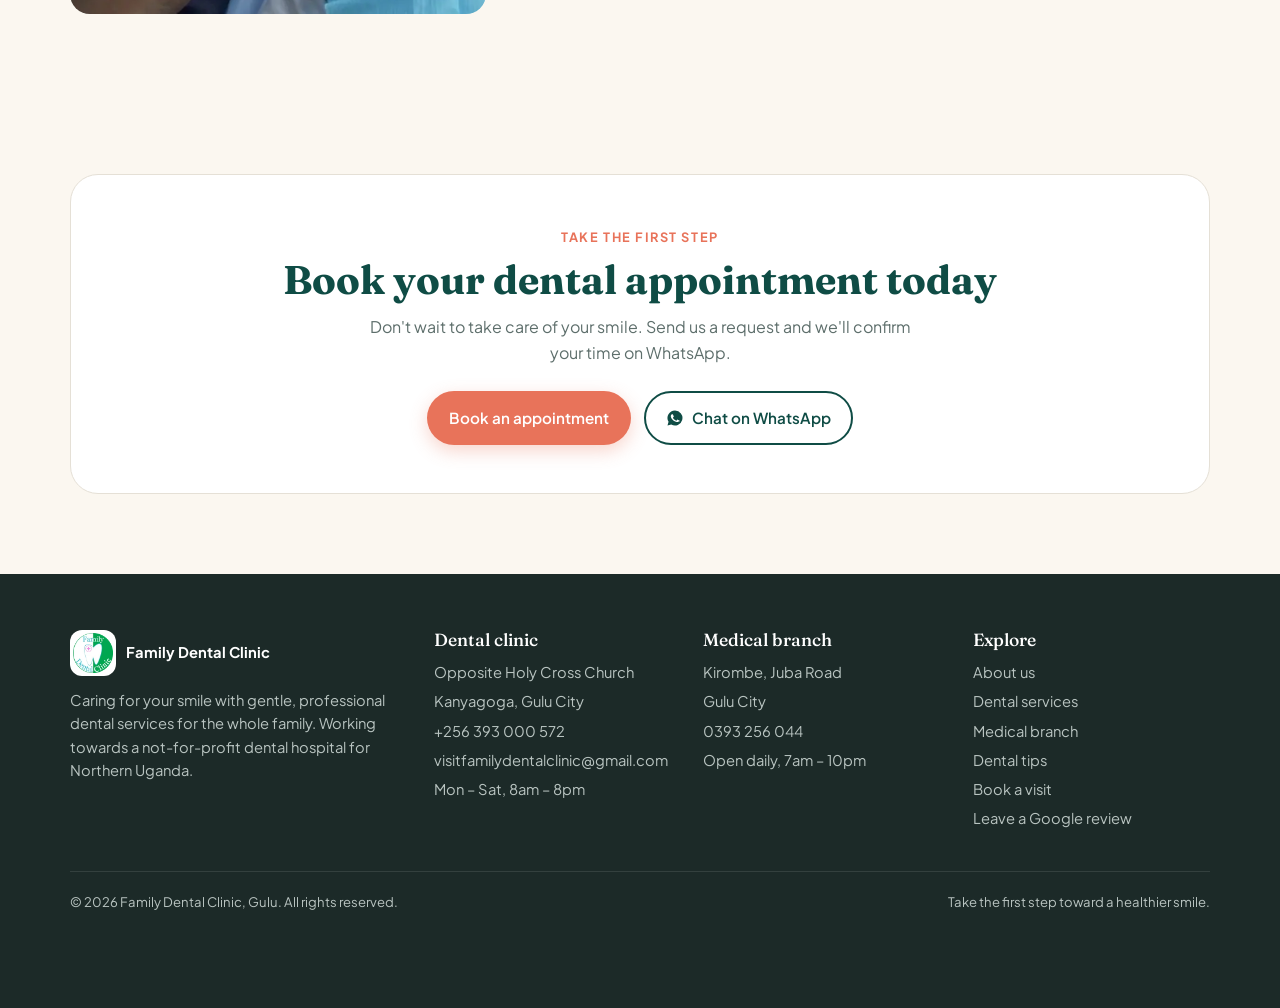
==== commit d05dcc28: "Update meta tags, images, and remove action bars across multiple HTML files for improved SEO and use" ====
--- a/about.html
+++ b/about.html
@@ -7,9 +7,9 @@
 <meta name="description" content="Family Dental Clinic was founded from a vision born in dental school: accessible, compassionate dental care for every family in Gulu. Our vision, mission and values.">
 <meta property="og:title" content="About Us | Family Dental Clinic, Gulu">
 <meta property="og:description" content="Family Dental Clinic was founded from a vision born in dental school: accessible, compassionate dental care for every family in Gulu. Our vision, mission and values.">
-<meta property="og:image" content="assets/img/clinic-2.jpeg">
+<meta property="og:image" content="assets/img/og-image.jpg">
 <meta name="theme-color" content="#0f4c45">
-<link rel="icon" href="assets/img/logo.png">
+<link rel="icon" type="image/png" href="assets/img/favicon.png">
 <link rel="preconnect" href="https://fonts.googleapis.com">
 <link rel="preconnect" href="https://fonts.gstatic.com" crossorigin>
 <link href="https://fonts.googleapis.com/css2?family=Fraunces:ital,opsz,wght@0,9..144,500;0,9..144,700;1,9..144,500&family=Plus+Jakarta+Sans:wght@400;500;600;700&display=swap" rel="stylesheet">
@@ -18,18 +18,11 @@
 <body>
 <a class="skip" href="#main">Skip to content</a>
 
-<div class="topbar">
-  <div class="wrap">
-    <span><svg width="14" height="14" viewBox="0 0 24 24" fill="none" stroke="currentColor" stroke-width="2" stroke-linecap="round" stroke-linejoin="round" aria-hidden="true"><path d="M12 22s7-6.2 7-12a7 7 0 0 0-14 0c0 5.8 7 12 7 12z"/><circle cx="12" cy="10" r="2.5"/></svg> Opposite Holy Cross Church, Kanyagoga, Gulu City</span>
-    <span class="hide-sm"><svg width="14" height="14" viewBox="0 0 24 24" fill="none" stroke="currentColor" stroke-width="2" stroke-linecap="round" stroke-linejoin="round" aria-hidden="true"><circle cx="12" cy="12" r="9"/><path d="M12 7v5l3 2"/></svg> Mon – Sat, 8:00am – 8:00pm &nbsp;·&nbsp; <a href="tel:+256393000572">+256 393 000 572</a></span>
-  </div>
-</div>
-
 <header class="site">
   <div class="wrap nav">
     <a href="index.html" class="logo" aria-label="Family Dental Clinic home">
-      <img src="assets/img/logo.png" alt="" width="46" height="46">
-      <span>Family Dental Clinic<small>Gulu City</small></span>
+      <img src="assets/img/logo-138.webp" alt="" width="46" height="46">
+      <span>Family Dental Clinic<small>Take the first step toward a healthier smile</small></span>
     </a>
     <ul class="menu" id="menu">
       <li><a href="index.html">Home</a></li>
@@ -57,7 +50,7 @@
 
   <section>
     <div class="wrap doc">
-      <div class="photo reveal"><img src="assets/img/clinic-1.jpeg" alt="A dentist using a teeth model to explain treatment" width="768" height="1024"></div>
+      <div class="photo reveal"><img src="assets/img/clinic-1-768.webp" srcset="assets/img/clinic-1-480.webp 480w, assets/img/clinic-1-768.webp 768w" sizes="(max-width:480px) 92vw, 440px" alt="A dentist using a teeth model to explain treatment" width="768" height="1024" decoding="async"></div>
       <div class="reveal prose">
         <span class="kicker">Our story</span>
         <h2 style="font-size:clamp(1.9rem,3.5vw,2.5rem);margin:.5rem 0 1rem">Born from a vision in dental school</h2>
@@ -128,9 +121,9 @@
         <p>Patient-first care, explained step by step, in a calm and welcoming clinic.</p>
       </div>
       <div class="gallery">
-        <figure class="reveal"><img src="assets/img/clinic-2.jpeg" alt="Doc Ronald adjusting a young patient's braces" loading="lazy" style="object-position:72% center"></figure>
-        <figure class="reveal"><img src="assets/img/clinic-3.jpeg" alt="Team member at the clinic" loading="lazy"></figure>
-        <figure class="reveal"><img src="assets/img/clinic-1.jpeg" alt="Explaining treatment with a teeth model" loading="lazy"></figure>
+        <figure class="reveal"><img src="assets/img/clinic-2-800.webp" srcset="assets/img/clinic-2-480.webp 480w, assets/img/clinic-2-800.webp 800w, assets/img/clinic-2-1200.webp 1200w" sizes="(max-width:900px) 92vw, 560px" alt="Doc Ronald adjusting a young patient's braces" loading="lazy" style="object-position:72% center" width="1200" height="1141" decoding="async"></figure>
+        <figure class="reveal"><img src="assets/img/clinic-3-768.webp" srcset="assets/img/clinic-3-480.webp 480w, assets/img/clinic-3-768.webp 768w" sizes="(max-width:900px) 46vw, 350px" alt="Team member at the clinic" loading="lazy" width="768" height="1024" decoding="async"></figure>
+        <figure class="reveal"><img src="assets/img/clinic-1-768.webp" srcset="assets/img/clinic-1-480.webp 480w, assets/img/clinic-1-768.webp 768w" sizes="(max-width:900px) 46vw, 350px" alt="Explaining treatment with a teeth model" loading="lazy" width="768" height="1024" decoding="async"></figure>
       </div>
     </div>
   </section>
@@ -155,7 +148,7 @@
   <div class="wrap">
     <div class="foot">
       <div>
-        <a href="index.html" class="logo"><img src="assets/img/logo.png" alt="" width="46" height="46"><span>Family Dental Clinic</span></a>
+        <a href="index.html" class="logo"><img src="assets/img/logo-138.webp" alt="" width="46" height="46" loading="lazy" decoding="async"><span>Family Dental Clinic</span></a>
         <p>Caring for your smile with gentle, professional dental services for the whole family. Working towards a not-for-profit dental hospital for Northern Uganda.</p>
       </div>
       <div>
@@ -195,12 +188,6 @@
 
 <a class="wa-float" href="https://wa.me/256775412434" target="_blank" rel="noopener" aria-label="Chat on WhatsApp"><svg width="30" height="30" viewBox="0 0 24 24" fill="currentColor" aria-hidden="true"><path d="M12 2a10 10 0 0 0-8.6 15.1L2 22l5-1.3A10 10 0 1 0 12 2zm5.3 14.2c-.2.6-1.3 1.2-1.8 1.2-.5.1-1 .2-3.3-.7-2.8-1.1-4.6-4-4.7-4.2-.1-.2-1.1-1.5-1.1-2.9s.7-2 1-2.3c.3-.3.6-.3.8-.3h.6c.2 0 .4 0 .6.5l.9 2.1c.1.2.1.4 0 .6l-.4.6-.4.5c-.1.1-.3.3-.1.6.2.3.8 1.3 1.7 2.1 1.2 1 2.1 1.3 2.4 1.5.3.1.5.1.6-.1l.9-1.1c.2-.3.4-.2.7-.1l2 1c.3.1.5.2.5.3.1.2.1.7-.1 1.3z"/></svg></a>
 
-<div class="actionbar">
-  <a class="btn btn-dark" href="tel:+256393000572">Call</a>
-  <a class="btn wa" href="https://wa.me/256775412434" target="_blank" rel="noopener">WhatsApp</a>
-  <a class="btn btn-primary" href="contact.html#book">Book</a>
-</div>
-
 <script src="assets/js/main.js"></script>
 </body>
 </html>
--- a/assets/css/style.css
+++ b/assets/css/style.css
@@ -14,18 +14,12 @@
 .skip{position:absolute;left:-999px;top:0;background:var(--green);color:#fff;padding:.6rem 1rem;z-index:100}
 .skip:focus{left:1rem}
 
-/* top info strip */
-.topbar{background:var(--green);color:#cfe9e2;font-size:.82rem}
-.topbar .wrap{display:flex;justify-content:space-between;gap:1rem;flex-wrap:wrap;padding:.45rem 0}
-.topbar a{text-decoration:none;color:#fff}
-.topbar span{display:inline-flex;align-items:center;gap:.4rem}
-
 /* header */
 header.site{position:sticky;top:0;z-index:40;background:rgba(251,247,240,.94);backdrop-filter:blur(10px);border-bottom:1px solid var(--line)}
 .nav{display:flex;align-items:center;justify-content:space-between;padding:.75rem 0;gap:1rem;position:relative}
 .logo{display:flex;align-items:center;gap:.65rem;text-decoration:none;font-weight:700;color:var(--green);line-height:1.2}
 .logo img{width:46px;height:46px;object-fit:contain}
-.logo small{display:block;font-weight:500;color:var(--muted);font-size:.72rem;letter-spacing:.04em;text-transform:uppercase}
+.logo small{display:block;font-weight:500;color:var(--muted);font-size:.72rem;line-height:1.3;margin-top:.1rem}
 .menu{display:flex;gap:1.5rem;list-style:none;font-weight:500;font-size:.95rem}
 .menu a{text-decoration:none;color:var(--ink);padding:.3rem 0;border-bottom:2px solid transparent}
 .menu a:hover{color:var(--green-2)}
@@ -231,17 +225,20 @@
 footer a:hover{color:#fff}
 .copy{border-top:1px solid rgba(255,255,255,.1);margin-top:2.5rem;padding-top:1.2rem;font-size:.82rem;display:flex;justify-content:space-between;flex-wrap:wrap;gap:.5rem}
 
-/* sticky mobile action bar */
-.actionbar{position:fixed;left:0;right:0;bottom:0;z-index:50;display:none;gap:.5rem;padding:.6rem;background:#fff;border-top:1px solid var(--line);box-shadow:0 -6px 20px rgba(0,0,0,.06)}
-.actionbar a{flex:1;justify-content:center;padding:.85rem .5rem;font-size:.9rem}
+/* floating WhatsApp button */
 .wa{background:#25d366;color:#fff}
-.wa-float{position:fixed;right:1.3rem;bottom:1.3rem;z-index:50;width:60px;height:60px;border-radius:50%;background:#25d366;display:grid;place-items:center;box-shadow:0 10px 30px rgba(37,211,102,.45);color:#fff}
+.wa-float{position:fixed;right:1.3rem;bottom:calc(1.3rem + env(safe-area-inset-bottom,0px));z-index:50;width:60px;height:60px;border-radius:50%;background:#25d366;display:grid;place-items:center;box-shadow:0 10px 30px rgba(37,211,102,.45);color:#fff}
 
 /* reveal on scroll */
-.reveal{opacity:0;transform:translateY(16px);transition:opacity .6s ease,transform .6s ease}
+.reveal{opacity:0;transform:translateY(16px);transition:opacity .35s ease,transform .35s ease}
 .reveal.in{opacity:1;transform:none}
 @media (prefers-reduced-motion:reduce){.reveal{opacity:1;transform:none;transition:none}html{scroll-behavior:auto}}
 
+@media (min-width:901px) and (max-width:1150px){
+  .menu{gap:1rem}
+  .menu a,.nav > .btn{white-space:nowrap}
+  .nav .logo small{max-width:10.5rem}
+}
 @media (max-width:1000px){
   .values{grid-template-columns:repeat(3,1fr)}
   .foot{grid-template-columns:1fr 1fr}
@@ -250,7 +247,6 @@
   .menu,.nav > .btn-primary{display:none}
   .burger{display:block}
   .menu.open{display:flex;flex-direction:column;gap:.9rem;position:absolute;top:100%;left:-4%;right:-4%;background:var(--cream);padding:1.2rem 4%;border-bottom:1px solid var(--line);box-shadow:0 12px 24px rgba(0,0,0,.06)}
-  .topbar .hide-sm{display:none}
   .hero{padding-top:2.5rem}
   .hero-grid,.doc,.doc.rev-order,.book-grid,.branches{grid-template-columns:1fr}
   .hero-card{max-width:420px}
@@ -259,8 +255,6 @@
   .why-grid{grid-template-columns:1fr 1fr}
   .gallery{grid-template-columns:1fr 1fr}
   .gallery figure:first-child{grid-column:1/-1;aspect-ratio:16/10}
-  .actionbar{display:flex}
-  .wa-float{display:none}
   .f1{left:.5rem}.f2{right:.5rem}
   section{padding:3.5rem 0}
   .cta{padding:2rem 1.3rem}
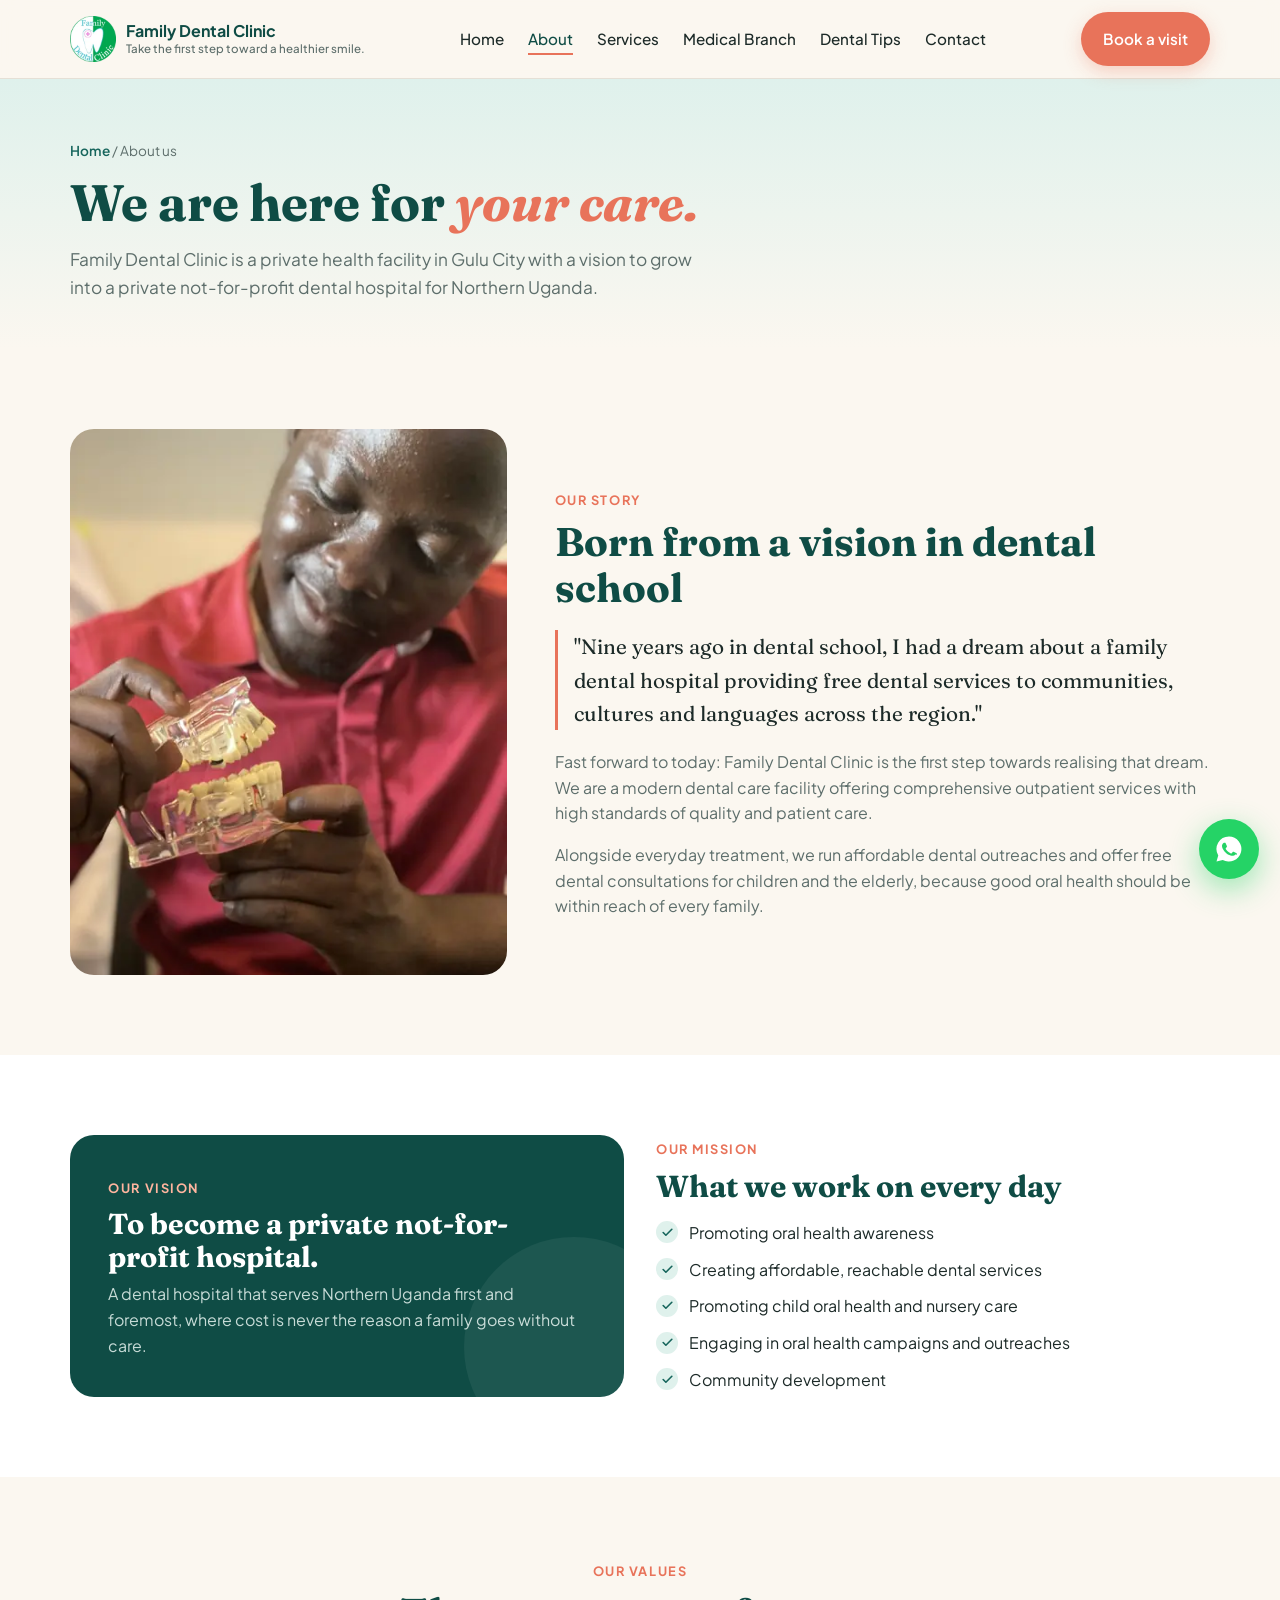
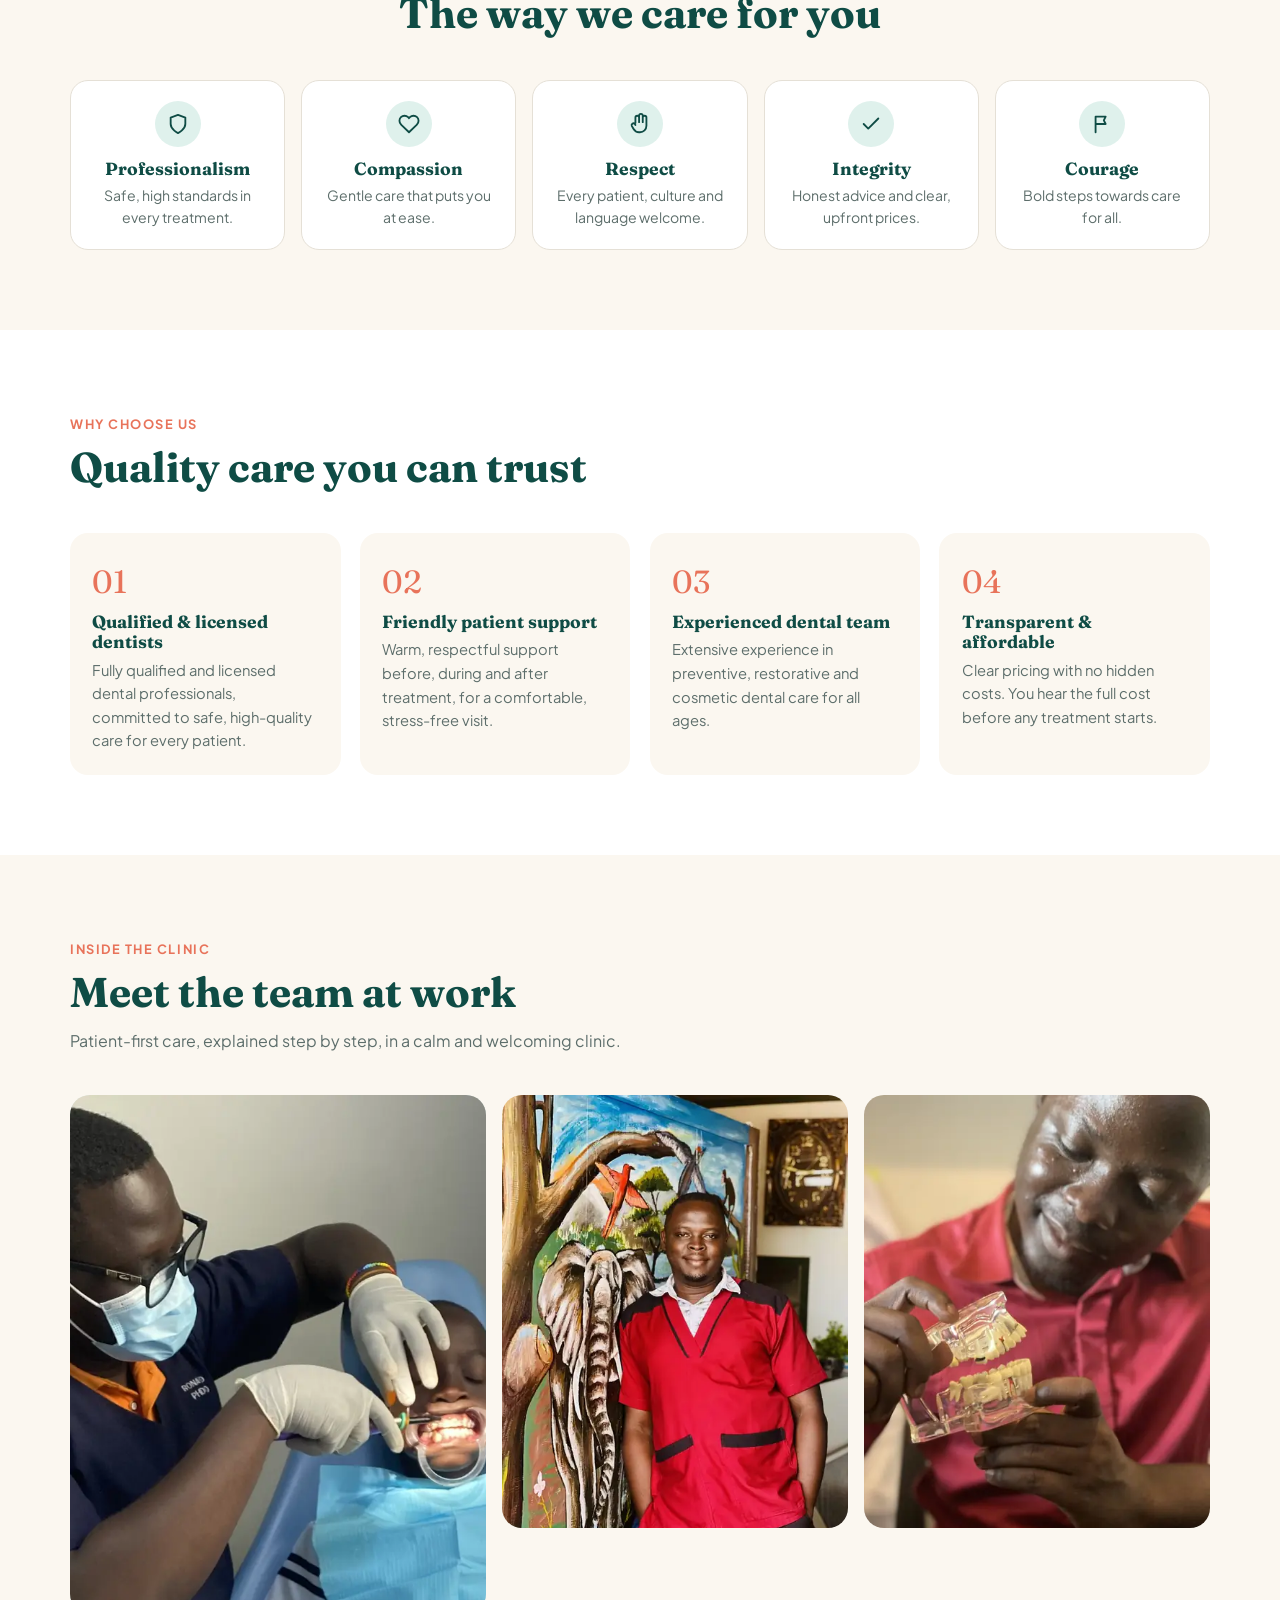
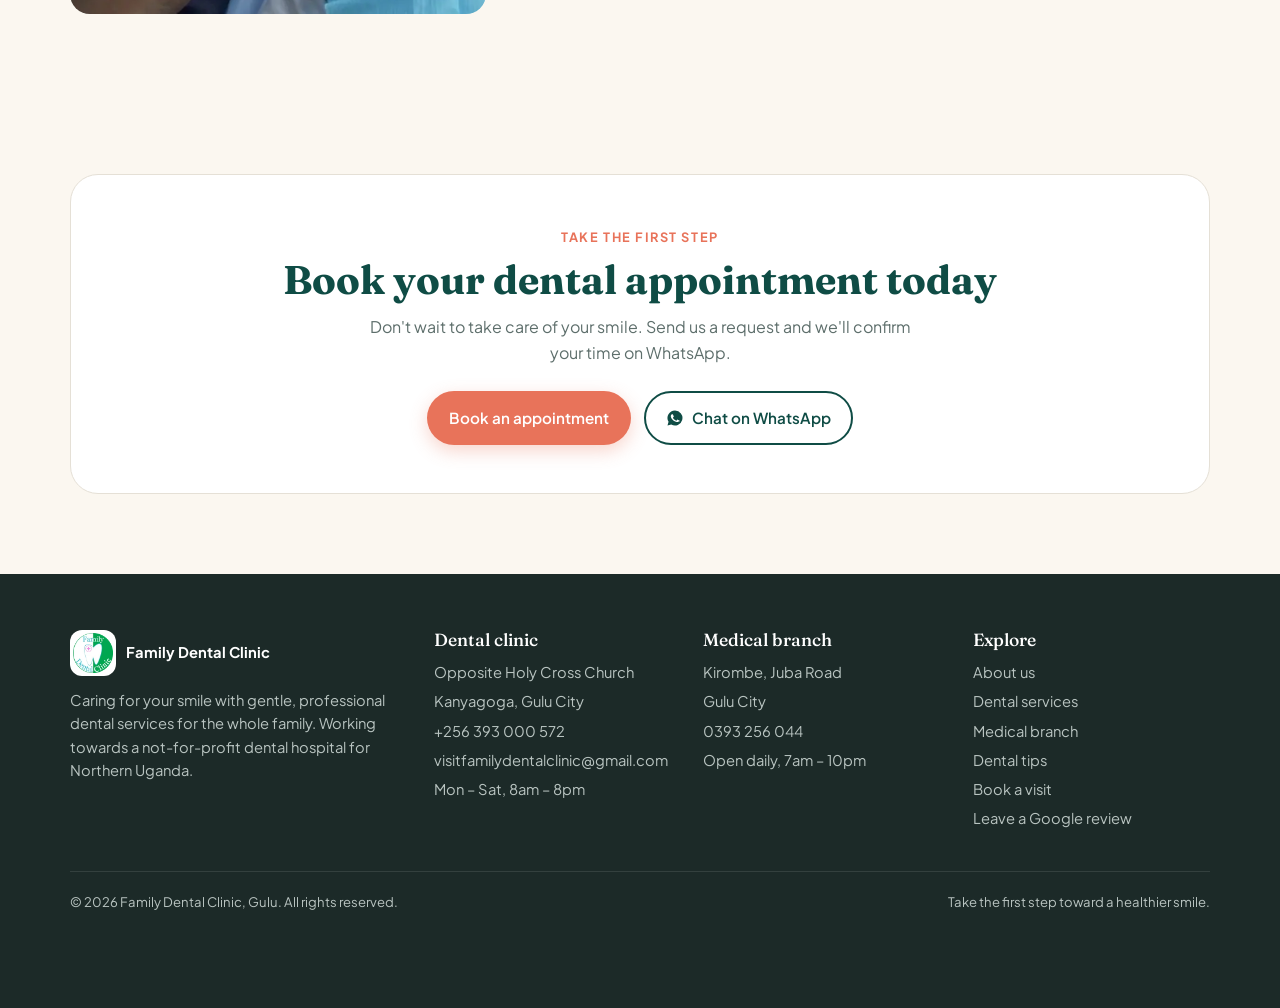
==== commit bda4a335: "Update stylesheet version and improve footer text consistency across multiple HTML files" ====
--- a/about.html
+++ b/about.html
@@ -13,7 +13,7 @@
 <link rel="preconnect" href="https://fonts.googleapis.com">
 <link rel="preconnect" href="https://fonts.gstatic.com" crossorigin>
 <link href="https://fonts.googleapis.com/css2?family=Fraunces:ital,opsz,wght@0,9..144,500;0,9..144,700;1,9..144,500&family=Plus+Jakarta+Sans:wght@400;500;600;700&display=swap" rel="stylesheet">
-<link rel="stylesheet" href="assets/css/style.css">
+<link rel="stylesheet" href="assets/css/style.css?v=2">
 </head>
 <body>
 <a class="skip" href="#main">Skip to content</a>
@@ -22,7 +22,7 @@
   <div class="wrap nav">
     <a href="index.html" class="logo" aria-label="Family Dental Clinic home">
       <img src="assets/img/logo-138.webp" alt="" width="46" height="46">
-      <span>Family Dental Clinic<small>Take the first step toward a healthier smile</small></span>
+      <span>Family Dental Clinic<small>Take the first step toward a healthier smile.</small></span>
     </a>
     <ul class="menu" id="menu">
       <li><a href="index.html">Home</a></li>
